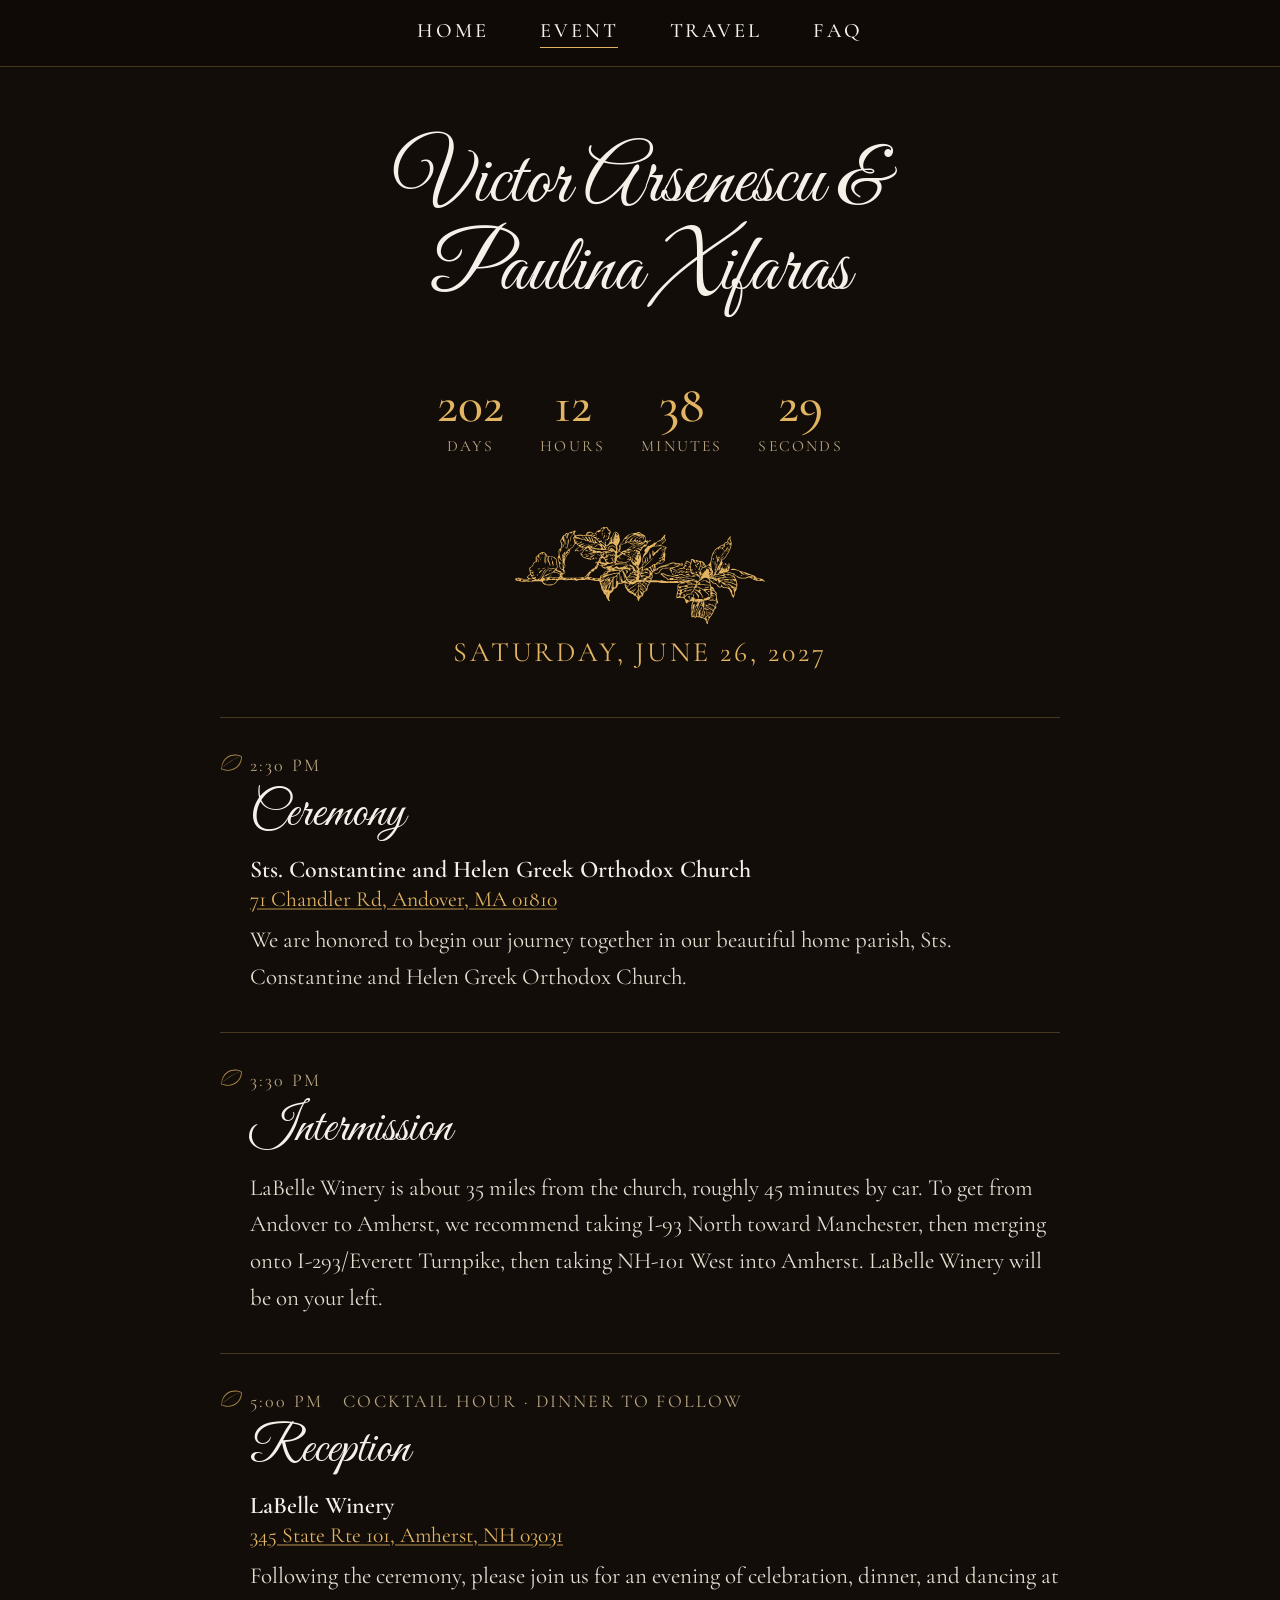
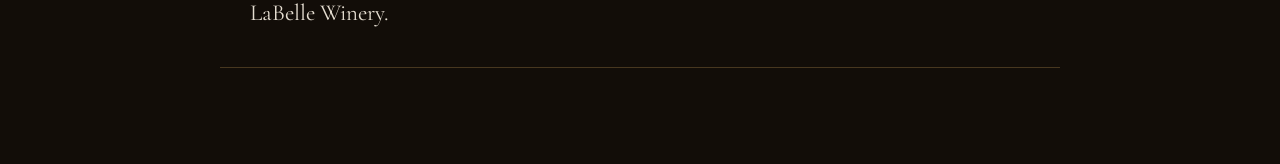
==== event.html @ 5e4653a2 "added event+travel+faq pages" ====
<!DOCTYPE html>
<html lang="en">
<head>
  <meta charset="UTF-8" />
  <meta name="viewport" content="width=device-width, initial-scale=1.0" />
  <title>Event Schedule&emsp;V & P</title>
  <link rel="preconnect" href="https://fonts.googleapis.com" />
  <link rel="preconnect" href="https://fonts.gstatic.com" crossorigin />
  <link href="https://fonts.googleapis.com/css2?family=Great+Vibes&family=Cormorant+Garamond:ital,wght@0,300;0,500;0,600;1,300&display=swap" rel="stylesheet" />
  <link rel="stylesheet" href="assets/style.css" />
</head>
<body class="page">
  <nav class="site-nav">
    <a href="index.html">Home</a>
    <a href="event.html" class="active">Event</a>
    <a href="travel.html">Travel</a>
    <a href="faq.html">FAQ</a>
  </nav>

  <main class="page-content">
    <header class="page-header">
      <p class="script">Victor Arsenescu &amp;<br>Paulina Xifaras</p>
    </header>

    <section id="countdown" class="countdown" aria-label="Countdown to the wedding">
      <div class="unit"><div class="num" id="cd-days">–</div><div class="label">Days</div></div>
      <div class="unit"><div class="num" id="cd-hours">–</div><div class="label">Hours</div></div>
      <div class="unit"><div class="num" id="cd-minutes">–</div><div class="label">Minutes</div></div>
      <div class="unit"><div class="num" id="cd-seconds">–</div><div class="label">Seconds</div></div>
    </section>

    <div class="leaf-divider" style="margin-bottom: 10px;"></div>
    <p class="schedule-date">Saturday, June 26, 2027</p>

    <div class="event">
      <div class="leaf-corner"></div>
      <div class="event-time">2:30 PM</div>
      <div class="event-title">Ceremony</div>
      <div class="event-venue">Sts. Constantine and Helen Greek Orthodox Church</div>
      <div class="event-address">
        <a href="https://www.google.com/maps/search/?api=1&query=Sts.+Constantine+and+Helen+Greek+Orthodox+Church,+71+Chandler+Rd,+Andover,+MA+01810" target="_blank" rel="noopener">
          71 Chandler Rd, Andover, MA 01810
        </a>
      </div>
      <p class="event-desc">
        We are honored to begin our journey together in our beautiful home parish, Sts. Constantine and Helen Greek Orthodox Church.
      </p>
    </div>

    <div class="event">
      <div class="leaf-corner"></div>
      <div class="event-time">3:30 PM</div>
      <div class="event-title">Intermission</div>
      <p class="event-desc">
        LaBelle Winery is about 35 miles from the church, roughly 45 minutes by car. To get from Andover to Amherst, we recommend taking I-93 North toward Manchester, then merging onto I-293/Everett Turnpike, then taking NH-101 West into Amherst. LaBelle Winery will be on your left.
      </p>
    </div>

    <div class="event">
      <div class="leaf-corner"></div>
      <div class="event-time">5:00 PM&emsp;Cocktail Hour · Dinner to Follow</div>
      <div class="event-title">Reception</div>
      <div class="event-venue">LaBelle Winery</div>
      <div class="event-address">
        <a href="https://www.google.com/maps/search/?api=1&query=LaBelle+Winery,+345+State+Rte+101,+Amherst,+NH+03031" target="_blank" rel="noopener">
          345 State Rte 101, Amherst, NH 03031
        </a>
      </div>
      <p class="event-desc">
        Following the ceremony, please join us for an evening of celebration, dinner, and dancing at LaBelle Winery.
      </p>
    </div>

  </main>

  <script>
    (function () {
      // Wedding start (Ceremony, 2:30 PM ET) on June 26, 2027.
      var target = new Date('2027-06-26T14:30:00-04:00').getTime();

      var els = {
        days: document.getElementById('cd-days'),
        hours: document.getElementById('cd-hours'),
        minutes: document.getElementById('cd-minutes'),
        seconds: document.getElementById('cd-seconds')
      };

      function pad(n) {
        return String(n).padStart(2, '0');
      }

      function tick() {
        var diff = target - Date.now();
        if (diff <= 0) {
          els.days.textContent = '0';
          els.hours.textContent = '00';
          els.minutes.textContent = '00';
          els.seconds.textContent = '00';
          return;
        }
        var totalSeconds = Math.floor(diff / 1000);
        var days = Math.floor(totalSeconds / 86400);
        var hours = Math.floor((totalSeconds % 86400) / 3600);
        var minutes = Math.floor((totalSeconds % 3600) / 60);
        var seconds = totalSeconds % 60;

        els.days.textContent = days;
        els.hours.textContent = pad(hours);
        els.minutes.textContent = pad(minutes);
        els.seconds.textContent = pad(seconds);
      }

      tick();
      setInterval(tick, 1000);
    })();
  </script>
</body>
</html>
---- assets/style.css ----
/* Shared styles for V & P wedding site */

*, *::before, *::after {
  margin: 0;
  padding: 0;
  box-sizing: border-box;
}

html, body {
  min-height: 100%;
  width: 100%;
}

/* Scoped to content pages (body.page) only, not the index.html hero,
   which also links this stylesheet but tunes its own clamp()/rem sizing
   against the browser default (16px) root. */
:root:has(body.page) {
  font-size: 20px; /* larger base so all rem-sized text on these pages reads easily */
}

body {
  font-family: 'Cormorant Garamond', serif;
  background: #120d08;
  color: #f5f0e8;
}

/* Gold beech-branch divider, used above section headings.
   Real CC0 SVG (freesvg.org), not hand-drawn. */
.leaf-divider {
  width: 252px;
  height: 98px;
  margin: 0 auto;
  background-image: url("divider-leaf.svg");
  background-repeat: no-repeat;
  background-position: center;
  background-size: contain;
}

/* Gold interlocking-hearts divider, used above sections on the Travel page. */
.hearts-divider {
  width: min(468px, 108vw);
  height: 70px;
  margin: clamp(28px, 5vw, 44px) auto clamp(7px, 1.5vw, 12px);
  background-image: url("gold-interlocking-hearts.svg");
  background-repeat: no-repeat;
  background-position: center;
  background-size: contain;
  opacity: 0.9;
}

/* Small quiet leaf sprig, used as a corner accent on cards.
   Real CC0 SVG (openclipart.org, via freesvg.org), not hand-drawn. */
.leaf-corner {
  position: absolute;
  top: 10px;
  left: 10px;
  width: 23px;
  height: 23px;
  opacity: 0.7;
  pointer-events: none;
  background-image: url("corner-leaf.svg");
  background-repeat: no-repeat;
  background-size: contain;
}

body.page {
  min-height: 100vh;
  display: flex;
  flex-direction: column;
}

a {
  color: inherit;
}

/* ---------- Nav ---------- */

.site-nav {
  position: sticky;
  top: 0;
  z-index: 20;
  display: flex;
  justify-content: center;
  gap: clamp(1.4rem, 4vw, 3rem);
  padding: 18px 20px;
  background: rgba(15, 11, 7, 0.94);
  backdrop-filter: blur(6px);
  border-bottom: 1px solid rgba(227, 181, 99, 0.25);
}

.site-nav a {
  text-decoration: none;
  font-family: 'Cormorant Garamond', serif;
  font-weight: 500;
  font-size: clamp(0.95rem, 1.6vw, 1.15rem);
  letter-spacing: 0.14em;
  text-transform: uppercase;
  color: #f5f0e8;
  padding-bottom: 4px;
  border-bottom: 1px solid transparent;
  transition: color 0.25s ease, border-color 0.25s ease;
}

.site-nav a:hover {
  color: #f5f0e8;
}

.site-nav a.active {
  color: #f5f0e8;
  border-bottom-color: #e3b563;
}

/* ---------- Page shell ---------- */

.page-content {
  flex: 1;
  width: 100%;
  max-width: 880px;
  margin: 0 auto;
  padding: clamp(32px, 6vw, 72px) 20px 96px;
}

.page-header {
  text-align: center;
  margin-bottom: clamp(36px, 6vw, 64px);
}

.page-header .script {
  font-family: 'Great Vibes', cursive;
  font-size: clamp(2.6rem, 7vw, 4rem);
  color: #f5f0e8;
  line-height: 1.1;
}

.page-header .subtitle {
  margin-top: 10px;
  font-size: clamp(1rem, 2vw, 1.2rem);
  letter-spacing: 0.08em;
  text-transform: uppercase;
  color: #d8c9ab;
}

/* ---------- Countdown ---------- */

.countdown {
  display: flex;
  justify-content: center;
  gap: clamp(14px, 4vw, 36px);
  margin: 0 auto clamp(40px, 7vw, 72px);
  flex-wrap: wrap;
}

.countdown .unit {
  text-align: center;
  min-width: 64px;
}

.countdown .num {
  font-size: clamp(1.8rem, 5vw, 2.6rem);
  font-weight: 500;
  color: #e3b563;
  line-height: 1;
}

.countdown .label {
  margin-top: 6px;
  font-size: 0.78rem;
  letter-spacing: 0.14em;
  text-transform: uppercase;
  color: #b8a583;
}

/* ---------- Schedule / Event list ---------- */

.schedule-date {
  text-align: center;
  font-size: clamp(1.1rem, 2.4vw, 1.4rem);
  letter-spacing: 0.1em;
  text-transform: uppercase;
  color: #e3b563;
  margin-bottom: clamp(28px, 5vw, 48px);
}

.event {
  position: relative;
  border-top: 1px solid rgba(227, 181, 99, 0.25);
  padding: clamp(24px, 4vw, 36px) 0;
  padding-left: 30px;
}

.event .leaf-corner {
  top: clamp(24px, 4vw, 36px);
  left: 0;
}

.event:last-child {
  border-bottom: 1px solid rgba(227, 181, 99, 0.25);
}

.event-time {
  font-size: 0.9rem;
  letter-spacing: 0.12em;
  text-transform: uppercase;
  color: #b8a583;
  margin-bottom: 6px;
}

.event-title {
  font-family: 'Great Vibes', cursive;
  font-size: clamp(1.9rem, 4.2vw, 2.5rem);
  color: #f5f0e8;
  margin-bottom: 10px;
}

.event-venue {
  font-weight: 600;
  font-size: 1.2rem;
  margin-bottom: 2px;
}

.event-address {
  color: #d8c9ab;
  font-size: 1.08rem;
  margin-bottom: 10px;
}

.event-address a {
  color: #e3b563;
  text-decoration: underline;
  text-decoration-color: rgba(227, 181, 99, 0.4);
}

.event-desc {
  font-size: 1.15rem;
  color: #e4ddd0;
  line-height: 1.6;
}

/* ---------- Travel page ---------- */

.section-heading {
  font-family: 'Great Vibes', cursive;
  font-size: clamp(2rem, 4.5vw, 2.6rem);
  color: #f5f0e8;
  text-align: center;
  margin: clamp(44px, 7vw, 72px) 0 clamp(20px, 4vw, 32px);
}

.section-heading:first-of-type {
  margin-top: 0;
}

.intro-text {
  text-align: center;
  color: #d8c9ab;
  font-size: 1.15rem;
  line-height: 1.6;
  max-width: 640px;
  margin: 0 auto 8px;
}

.airport-list {
  list-style: none;
  max-width: 520px;
  margin: 32px auto 0;
  text-align: center;
}

.airport-list li {
  padding: 18px 0;
  border-top: 1px solid rgba(227, 181, 99, 0.2);
  font-size: 1.15rem;
}

.airport-list li:last-child {
  border-bottom: 1px solid rgba(227, 181, 99, 0.2);
}

.airport-list .airport-name {
  font-weight: 600;
  color: #f5f0e8;
}

.airport-list .airport-loc {
  color: #b8a583;
  font-size: 1.15rem;
  margin-top: 2px;
}

.hotel-group-label {
  text-align: center;
  font-size: 0.9rem;
  letter-spacing: 0.14em;
  text-transform: uppercase;
  color: #b8a583;
  margin: 48px 0 24px;
}

.hotel-group-label:first-of-type {
  margin-top: 40px;
}

.hotel-grid {
  display: grid;
  grid-template-columns: repeat(auto-fit, minmax(260px, 1fr));
  gap: 24px;
  margin-bottom: 12px;
}

.hotel-card {
  position: relative;
  background: rgba(227, 181, 99, 0.06);
  border: 1px solid rgba(227, 181, 99, 0.22);
  border-radius: 4px;
  padding: 26px 28px;
  display: flex;
  flex-direction: column;
}

.hotel-name {
  font-weight: 600;
  font-size: 1.25rem;
  color: #f5f0e8;
  margin-bottom: 4px;
}

.hotel-address {
  margin-bottom: 10px;
}

.hotel-address a {
  color: #b8a583;
  font-size: 1.15rem;
  text-decoration: underline;
  text-decoration-color: rgba(227, 181, 99, 0.35);
  transition: color 0.2s ease;
}

.hotel-address a:hover {
  color: #e3b563;
}

.hotel-distance {
  font-size: 1.15rem;
  color: #d8c9ab;
  line-height: 1.5;
  margin-bottom: 14px;
  flex: 1;
}

.hotel-link {
  align-self: flex-start;
  font-size: 0.9rem;
  letter-spacing: 0.1em;
  text-transform: uppercase;
  color: #e3b563;
  text-decoration: none;
  border-bottom: 1px solid rgba(227, 181, 99, 0.5);
  padding-bottom: 2px;
}

.hotel-link:hover {
  color: #f5f0e8;
  border-bottom-color: #f5f0e8;
}

/* ---------- Map ---------- */

.map-wrap {
  margin-top: 24px;
}

#venue-map {
  width: 100%;
  aspect-ratio: 1 / 1;
  max-height: 82vh;
  border-radius: 4px;
  border: 1px solid rgba(227, 181, 99, 0.3);
  background: #241b10;
}

.map-note {
  text-align: center;
  color: #b8a583;
  font-size: 0.85rem;
  margin-top: 10px;
}

.closing-text {
  text-align: center;
  color: #d8c9ab;
  font-size: 1.05rem;
  line-height: 1.6;
  max-width: 620px;
  margin: clamp(48px, 8vw, 72px) auto 0;
}

/* ---------- FAQ page ---------- */

.faq-item {
  border-top: 1px solid rgba(227, 181, 99, 0.25);
  padding: clamp(22px, 4vw, 32px) 0;
}

.faq-item:last-child {
  border-bottom: 1px solid rgba(227, 181, 99, 0.25);
}

.faq-question {
  font-weight: 800;
  font-size: 1.4rem;
  color: #e3b563;
  margin-bottom: 8px;
}

.faq-answer {
  font-size: 1.1rem;
  color: #e4ddd0;
  line-height: 1.6;
}

.faq-answer a {
  color: #e3b563;
  text-decoration: underline;
  text-decoration-color: rgba(227, 181, 99, 0.4);
}

@media (max-width: 520px) {
  .site-nav {
    gap: 1.4rem;
  }
}
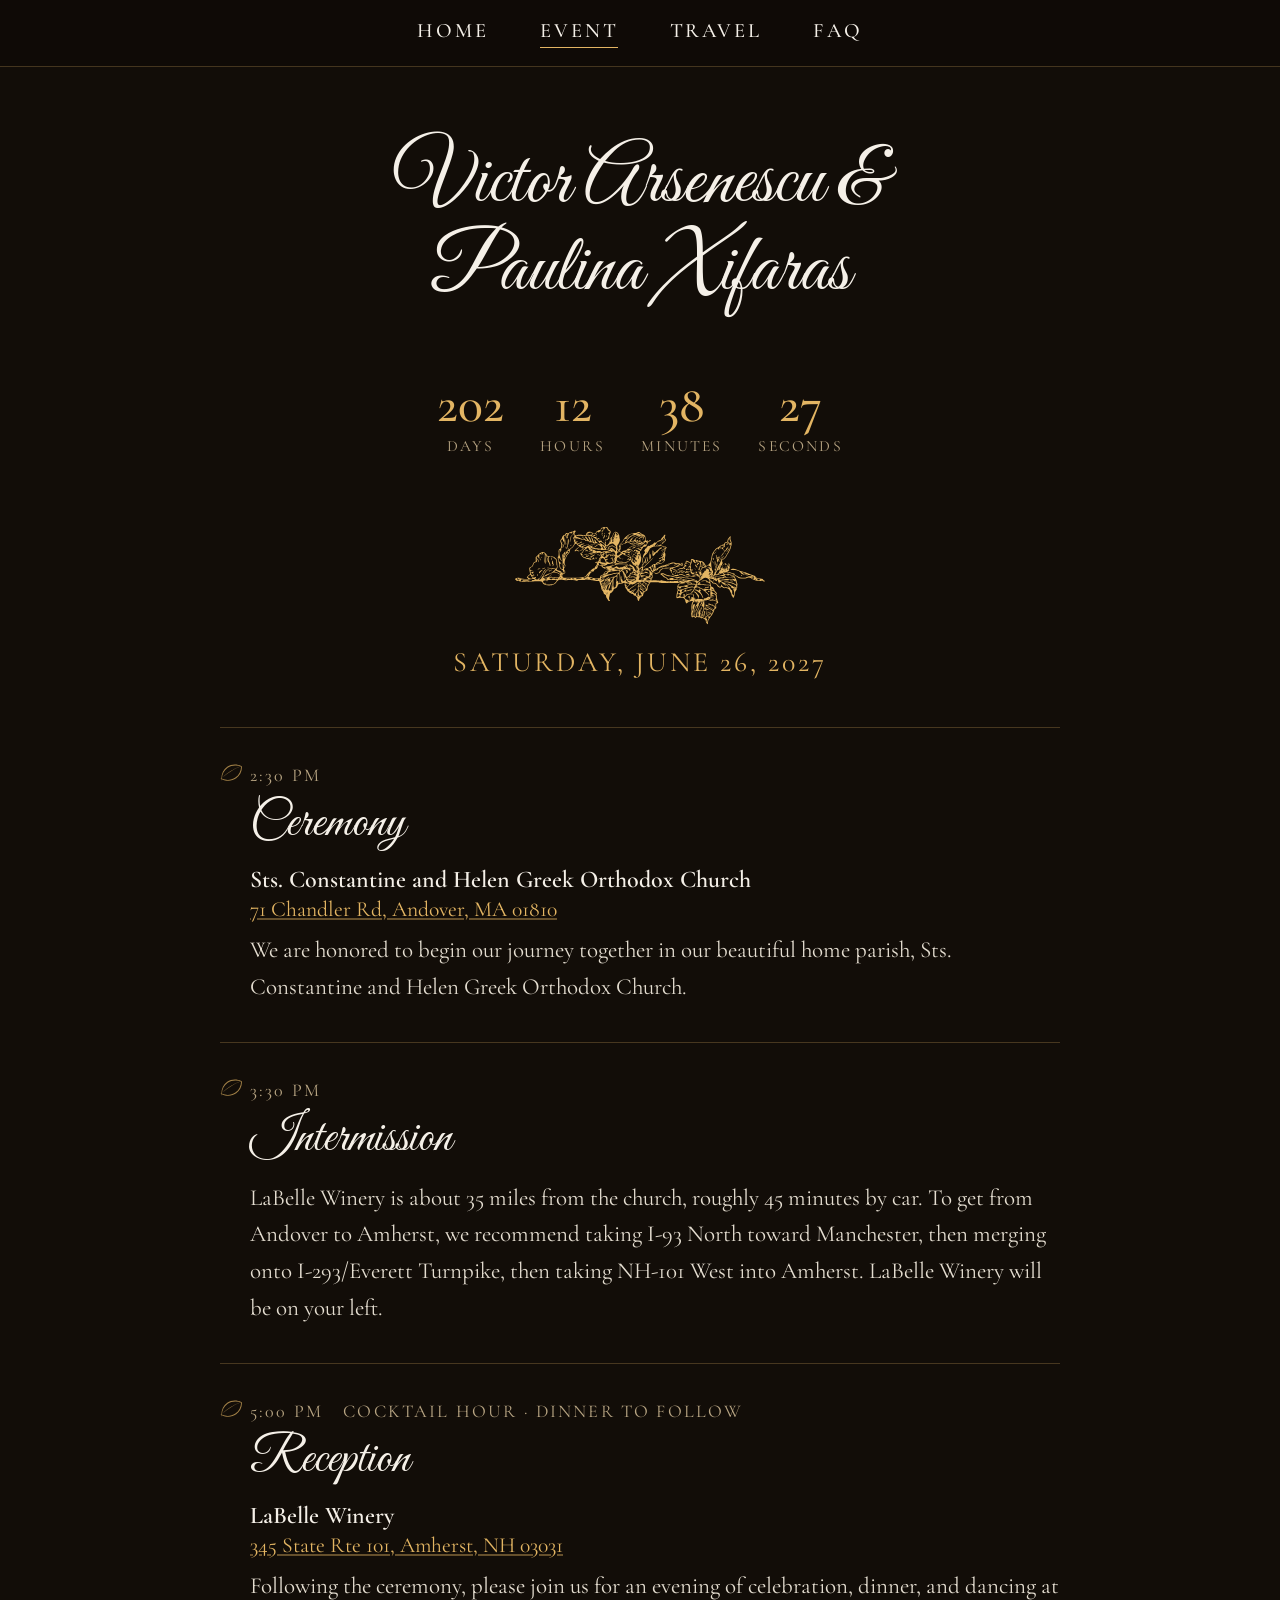
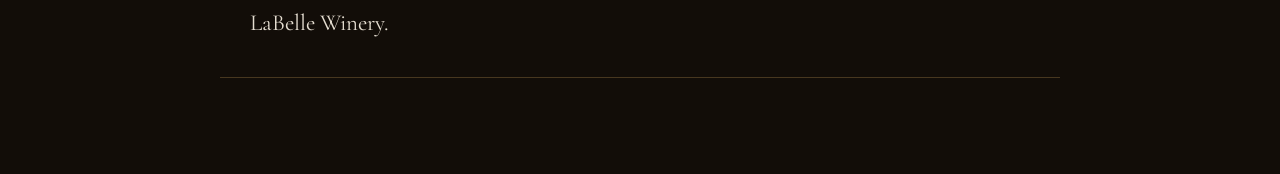
==== commit 7ac45432: "fixed leaf dividers" ====
--- a/event.html
+++ b/event.html
@@ -29,7 +29,7 @@
       <div class="unit"><div class="num" id="cd-seconds">–</div><div class="label">Seconds</div></div>
     </section>
 
-    <div class="leaf-divider" style="margin-bottom: 10px;"></div>
+    <div class="leaf-divider" style="margin-bottom: 20px;"></div>
     <p class="schedule-date">Saturday, June 26, 2027</p>
 
     <div class="event">
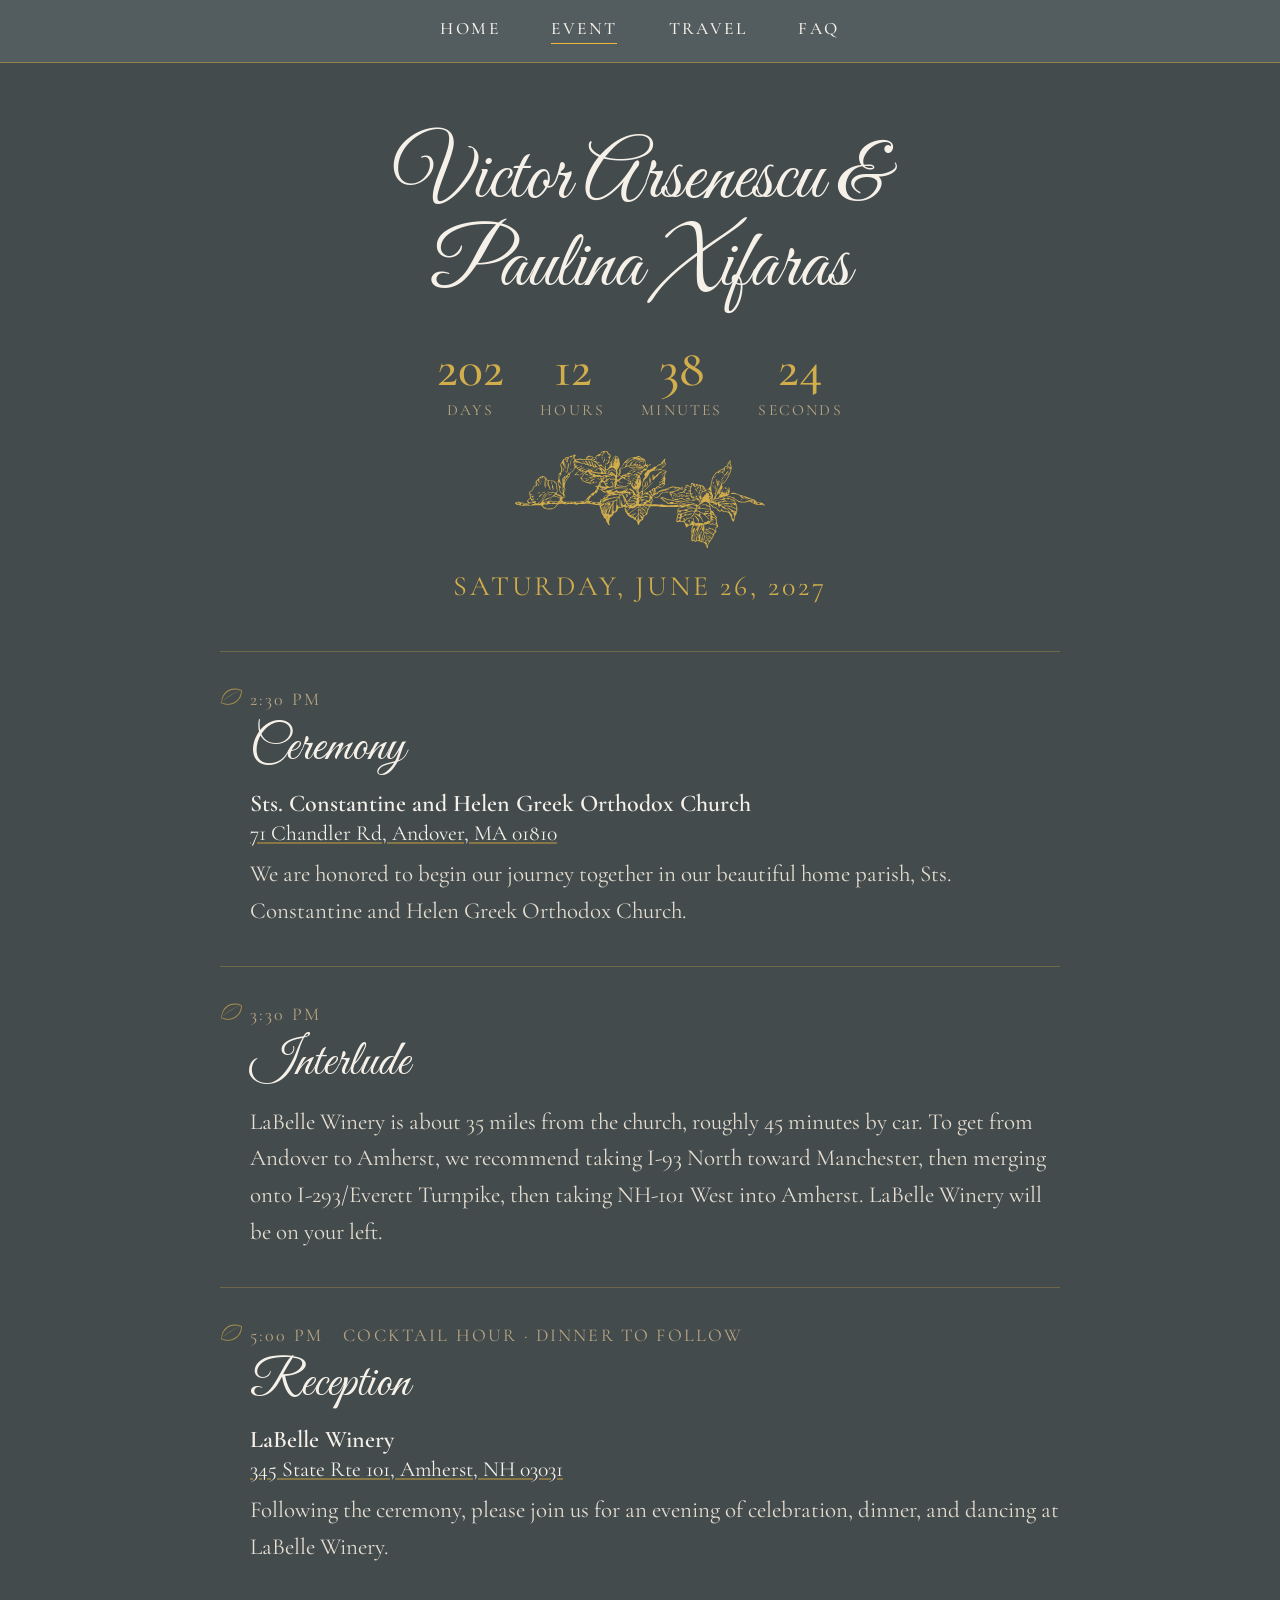
==== commit e6e8b775: "updated colorscheme" ====
--- a/event.html
+++ b/event.html
@@ -50,7 +50,7 @@
     <div class="event">
       <div class="leaf-corner"></div>
       <div class="event-time">3:30 PM</div>
-      <div class="event-title">Intermission</div>
+      <div class="event-title">Interlude</div>
       <p class="event-desc">
         LaBelle Winery is about 35 miles from the church, roughly 45 minutes by car. To get from Andover to Amherst, we recommend taking I-93 North toward Manchester, then merging onto I-293/Everett Turnpike, then taking NH-101 West into Amherst. LaBelle Winery will be on your left.
       </p>
--- a/assets/style.css
+++ b/assets/style.css
@@ -20,7 +20,7 @@
 
 body {
   font-family: 'Cormorant Garamond', serif;
-  background: #120d08;
+  background: #434B4D;
   color: #f5f0e8;
 }
 
@@ -38,7 +38,7 @@
 
 /* Gold interlocking-hearts divider, used above sections on the Travel page. */
 .hearts-divider {
-  width: min(468px, 108vw);
+  width: min(468px, 90%);
   height: 70px;
   margin: clamp(28px, 5vw, 44px) auto clamp(7px, 1.5vw, 12px);
   background-image: url("gold-interlocking-hearts.svg");
@@ -83,31 +83,31 @@
   justify-content: center;
   gap: clamp(1.4rem, 4vw, 3rem);
   padding: 18px 20px;
-  background: rgba(15, 11, 7, 0.94);
+  background: rgba(85, 95, 98, 0.92);
   backdrop-filter: blur(6px);
-  border-bottom: 1px solid rgba(227, 181, 99, 0.25);
+  border-bottom: 1px solid rgba(240, 185, 61, 0.4);
 }
 
 .site-nav a {
   text-decoration: none;
   font-family: 'Cormorant Garamond', serif;
   font-weight: 500;
-  font-size: clamp(0.95rem, 1.6vw, 1.15rem);
+  font-size: clamp(0.81rem, 1.36vw, 0.98rem);
   letter-spacing: 0.14em;
   text-transform: uppercase;
-  color: #f5f0e8;
+  color: #F5F1E8;
   padding-bottom: 4px;
   border-bottom: 1px solid transparent;
   transition: color 0.25s ease, border-color 0.25s ease;
 }
 
 .site-nav a:hover {
-  color: #f5f0e8;
+  color: #F5F1E8;
 }
 
 .site-nav a.active {
-  color: #f5f0e8;
-  border-bottom-color: #e3b563;
+  color: #F5F1E8;
+  border-bottom-color: #f0b93d;
 }
 
 /* ---------- Page shell ---------- */
@@ -122,7 +122,7 @@
 
 .page-header {
   text-align: center;
-  margin-bottom: clamp(36px, 6vw, 64px);
+  margin-bottom: clamp(18px, 3vw, 32px);
 }
 
 .page-header .script {
@@ -146,7 +146,7 @@
   display: flex;
   justify-content: center;
   gap: clamp(14px, 4vw, 36px);
-  margin: 0 auto clamp(40px, 7vw, 72px);
+  margin: 0 auto clamp(18px, 3vw, 32px);
   flex-wrap: wrap;
 }
 
@@ -158,7 +158,7 @@
 .countdown .num {
   font-size: clamp(1.8rem, 5vw, 2.6rem);
   font-weight: 500;
-  color: #e3b563;
+  color: #D2AD4C;
   line-height: 1;
 }
 
@@ -177,13 +177,13 @@
   font-size: clamp(1.1rem, 2.4vw, 1.4rem);
   letter-spacing: 0.1em;
   text-transform: uppercase;
-  color: #e3b563;
+  color: #D2AD4C;
   margin-bottom: clamp(28px, 5vw, 48px);
 }
 
 .event {
   position: relative;
-  border-top: 1px solid rgba(227, 181, 99, 0.25);
+  border-top: 1px solid rgba(240, 185, 61, 0.25);
   padding: clamp(24px, 4vw, 36px) 0;
   padding-left: 30px;
 }
@@ -194,7 +194,7 @@
 }
 
 .event:last-child {
-  border-bottom: 1px solid rgba(227, 181, 99, 0.25);
+  border-bottom: 1px solid rgba(240, 185, 61, 0.25);
 }
 
 .event-time {
@@ -219,15 +219,15 @@
 }
 
 .event-address {
-  color: #d8c9ab;
+  color: #e4ddd0;
   font-size: 1.08rem;
   margin-bottom: 10px;
 }
 
 .event-address a {
-  color: #e3b563;
+  color: #F5F1E8;
   text-decoration: underline;
-  text-decoration-color: rgba(227, 181, 99, 0.4);
+  text-decoration-color: rgba(240, 185, 61, 0.4);
 }
 
 .event-desc {
@@ -252,7 +252,7 @@
 
 .intro-text {
   text-align: center;
-  color: #d8c9ab;
+  color: #e4ddd0;
   font-size: 1.15rem;
   line-height: 1.6;
   max-width: 640px;
@@ -268,12 +268,12 @@
 
 .airport-list li {
   padding: 18px 0;
-  border-top: 1px solid rgba(227, 181, 99, 0.2);
+  border-top: 1px solid rgba(240, 185, 61, 0.2);
   font-size: 1.15rem;
 }
 
 .airport-list li:last-child {
-  border-bottom: 1px solid rgba(227, 181, 99, 0.2);
+  border-bottom: 1px solid rgba(240, 185, 61, 0.2);
 }
 
 .airport-list .airport-name {
@@ -282,7 +282,7 @@
 }
 
 .airport-list .airport-loc {
-  color: #b8a583;
+  color: #e4ddd0;
   font-size: 1.15rem;
   margin-top: 2px;
 }
@@ -309,8 +309,8 @@
 
 .hotel-card {
   position: relative;
-  background: rgba(227, 181, 99, 0.06);
-  border: 1px solid rgba(227, 181, 99, 0.22);
+  background: rgba(240, 185, 61, 0.06);
+  border: 1px solid rgba(240, 185, 61, 0.22);
   border-radius: 4px;
   padding: 26px 28px;
   display: flex;
@@ -329,20 +329,20 @@
 }
 
 .hotel-address a {
-  color: #b8a583;
+  color: #F5F1E8;
   font-size: 1.15rem;
   text-decoration: underline;
-  text-decoration-color: rgba(227, 181, 99, 0.35);
+  text-decoration-color: rgba(240, 185, 61, 0.35);
   transition: color 0.2s ease;
 }
 
 .hotel-address a:hover {
-  color: #e3b563;
+  color: #F5F1E8;
 }
 
 .hotel-distance {
   font-size: 1.15rem;
-  color: #d8c9ab;
+  color: #e4ddd0;
   line-height: 1.5;
   margin-bottom: 14px;
   flex: 1;
@@ -353,15 +353,15 @@
   font-size: 0.9rem;
   letter-spacing: 0.1em;
   text-transform: uppercase;
-  color: #e3b563;
+  color: #F5F1E8;
   text-decoration: none;
-  border-bottom: 1px solid rgba(227, 181, 99, 0.5);
+  border-bottom: 1px solid rgba(240, 185, 61, 0.5);
   padding-bottom: 2px;
 }
 
 .hotel-link:hover {
-  color: #f5f0e8;
-  border-bottom-color: #f5f0e8;
+  color: #F5F1E8;
+  border-bottom-color: #F5F1E8;
 }
 
 /* ---------- Map ---------- */
@@ -375,7 +375,7 @@
   aspect-ratio: 1 / 1;
   max-height: 82vh;
   border-radius: 4px;
-  border: 1px solid rgba(227, 181, 99, 0.3);
+  border: 1px solid rgba(240, 185, 61, 0.3);
   background: #241b10;
 }
 
@@ -388,7 +388,7 @@
 
 .closing-text {
   text-align: center;
-  color: #d8c9ab;
+  color: #e4ddd0;
   font-size: 1.05rem;
   line-height: 1.6;
   max-width: 620px;
@@ -398,18 +398,18 @@
 /* ---------- FAQ page ---------- */
 
 .faq-item {
-  border-top: 1px solid rgba(227, 181, 99, 0.25);
+  border-top: 1px solid rgba(240, 185, 61, 0.25);
   padding: clamp(22px, 4vw, 32px) 0;
 }
 
 .faq-item:last-child {
-  border-bottom: 1px solid rgba(227, 181, 99, 0.25);
+  border-bottom: 1px solid rgba(240, 185, 61, 0.25);
 }
 
 .faq-question {
   font-weight: 800;
   font-size: 1.4rem;
-  color: #e3b563;
+  color: #D2AD4C;
   margin-bottom: 8px;
 }
 
@@ -420,9 +420,9 @@
 }
 
 .faq-answer a {
-  color: #e3b563;
+  color: #F5F1E8;
   text-decoration: underline;
-  text-decoration-color: rgba(227, 181, 99, 0.4);
+  text-decoration-color: rgba(240, 185, 61, 0.4);
 }
 
 @media (max-width: 520px) {
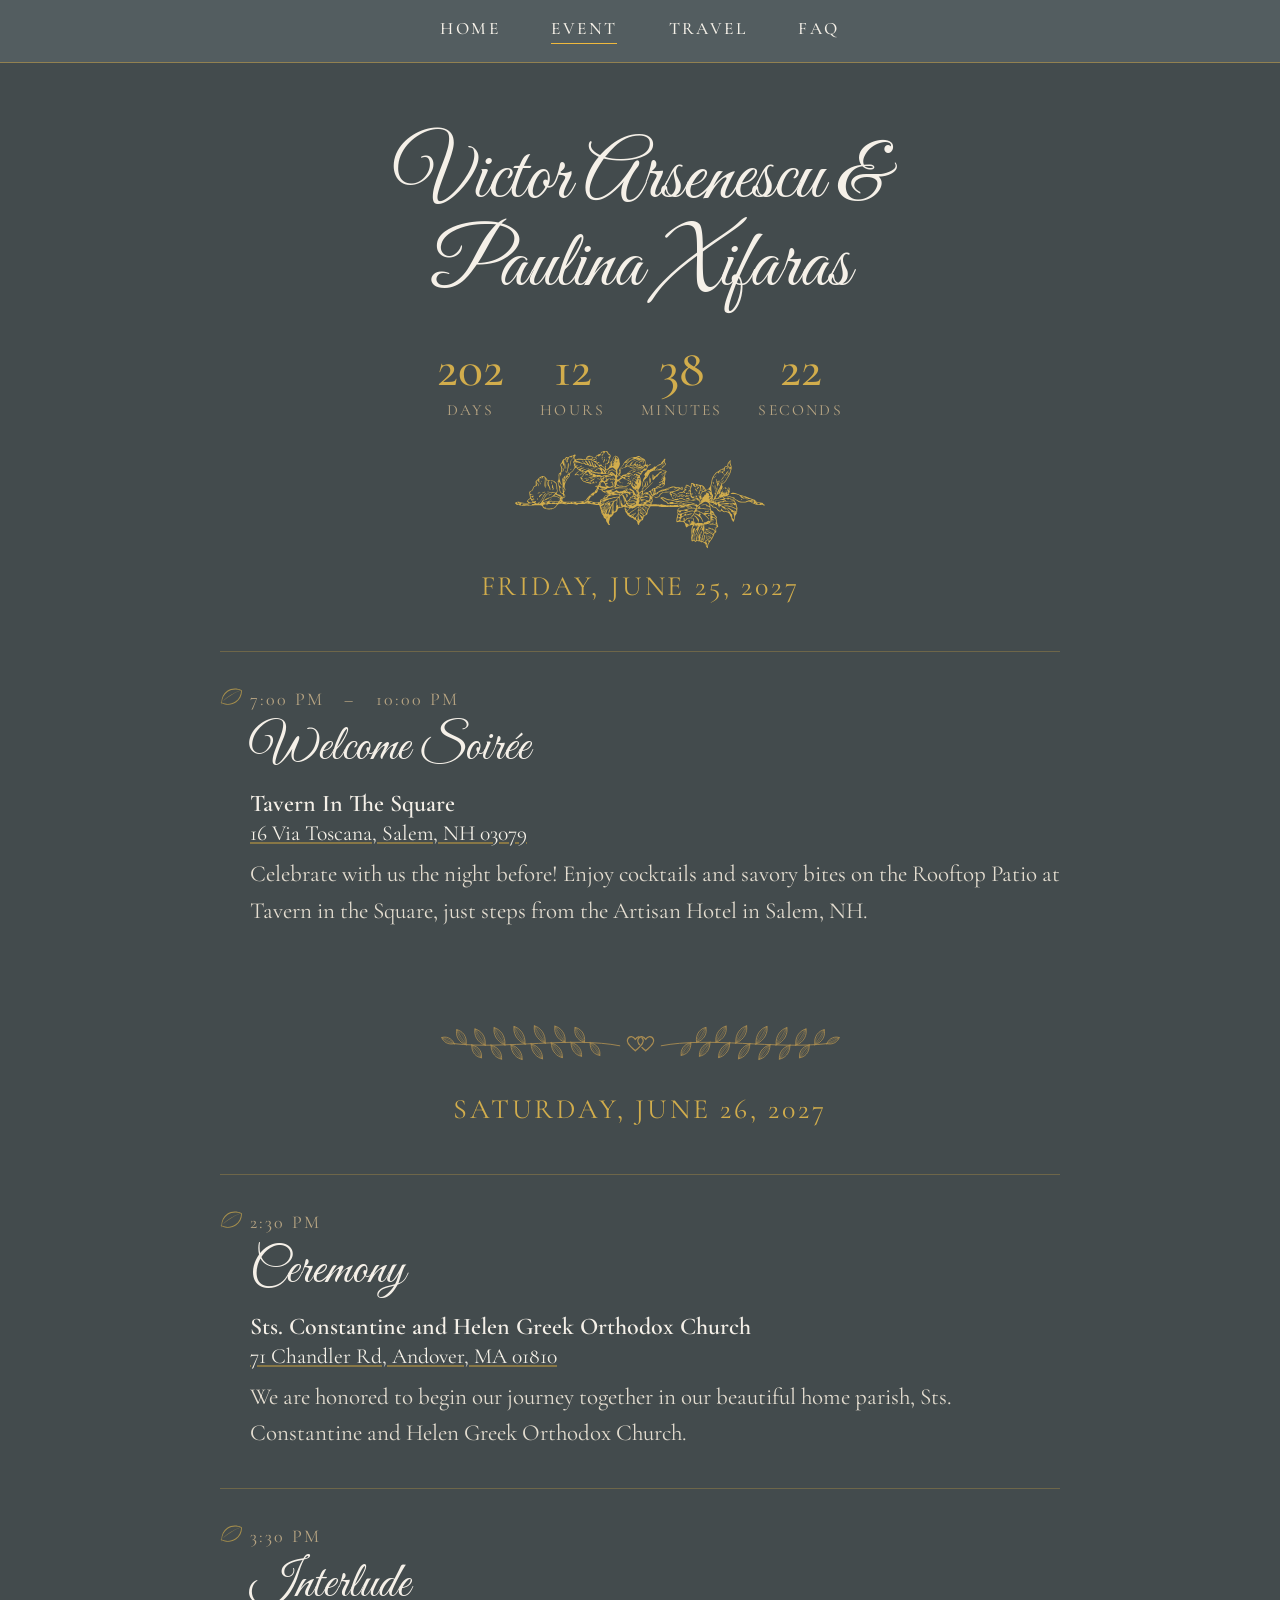
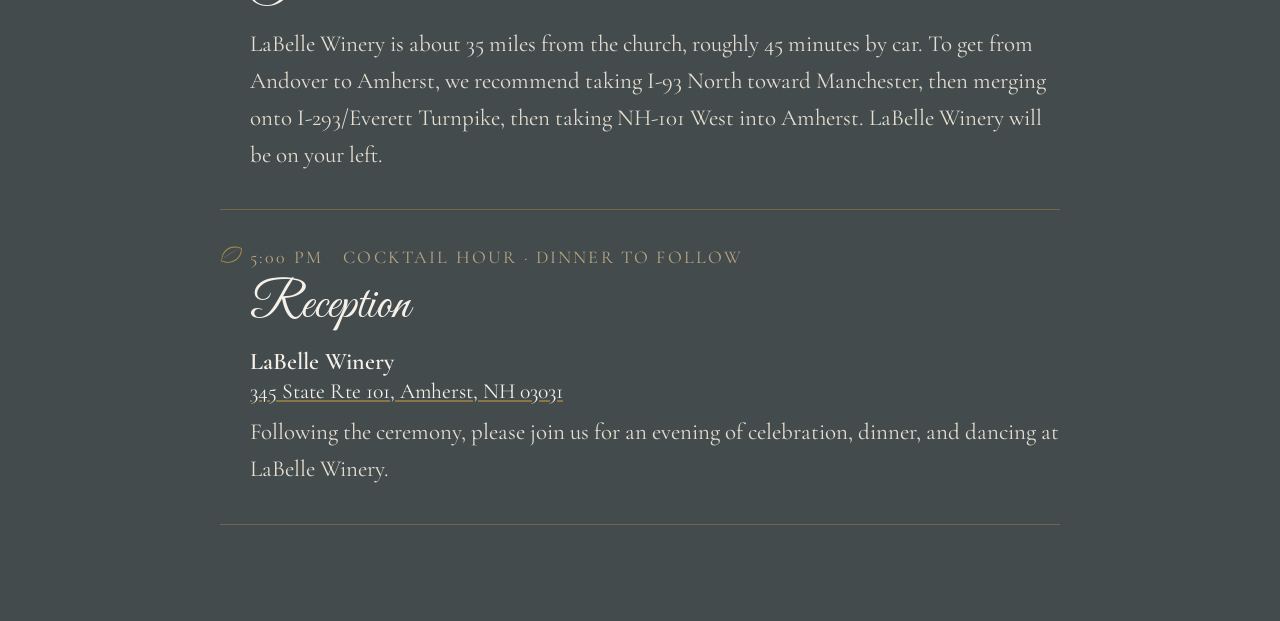
==== commit 1d20a58b: "added welcome soiree" ====
--- a/event.html
+++ b/event.html
@@ -30,6 +30,24 @@
     </section>
 
     <div class="leaf-divider" style="margin-bottom: 20px;"></div>
+    <p class="schedule-date">Friday, June 25, 2027</p>
+
+    <div class="event">
+      <div class="leaf-corner"></div>
+      <div class="event-time">7:00 PM&emsp;&ndash;&emsp;10:00 PM</div>
+      <div class="event-title">Welcome Soirée</div>
+      <div class="event-venue">Tavern In The Square&nbsp;</div>
+      <div class="event-address">
+        <a href="https://www.google.com/maps/search/?api=1&query=Tavern+In+The+Square,+16+Via+Toscana,+Salem,+NH+03079" target="_blank" rel="noopener">
+          16 Via Toscana, Salem, NH 03079
+        </a>
+      </div>
+      <p class="event-desc">
+        Celebrate with us the night before! Enjoy cocktails and savory bites on the Rooftop Patio at Tavern in the Square, just steps from the Artisan Hotel in Salem, NH.
+      </p>
+    </div>
+
+    <div class="hearts-divider"></div>
     <p class="schedule-date">Saturday, June 26, 2027</p>
 
     <div class="event">
--- a/assets/style.css
+++ b/assets/style.css
@@ -419,6 +419,26 @@
   line-height: 1.6;
 }
 
+.faq-sublabel {
+  display: block;
+  font-family: 'Cormorant Garamond', serif;
+  font-weight: 600;
+  font-size: 0.78rem;
+  letter-spacing: 0.08em;
+  text-transform: uppercase;
+  color: #D2AD4C;
+  margin: 18px 0 2px;
+}
+
+.faq-sublabel:first-child {
+  margin-top: 0;
+}
+
+.faq-answer + .faq-sublabel {
+  padding-top: 10px;
+  border-top: 1px dashed rgba(240, 185, 61, 0.2);
+}
+
 .faq-answer a {
   color: #F5F1E8;
   text-decoration: underline;
